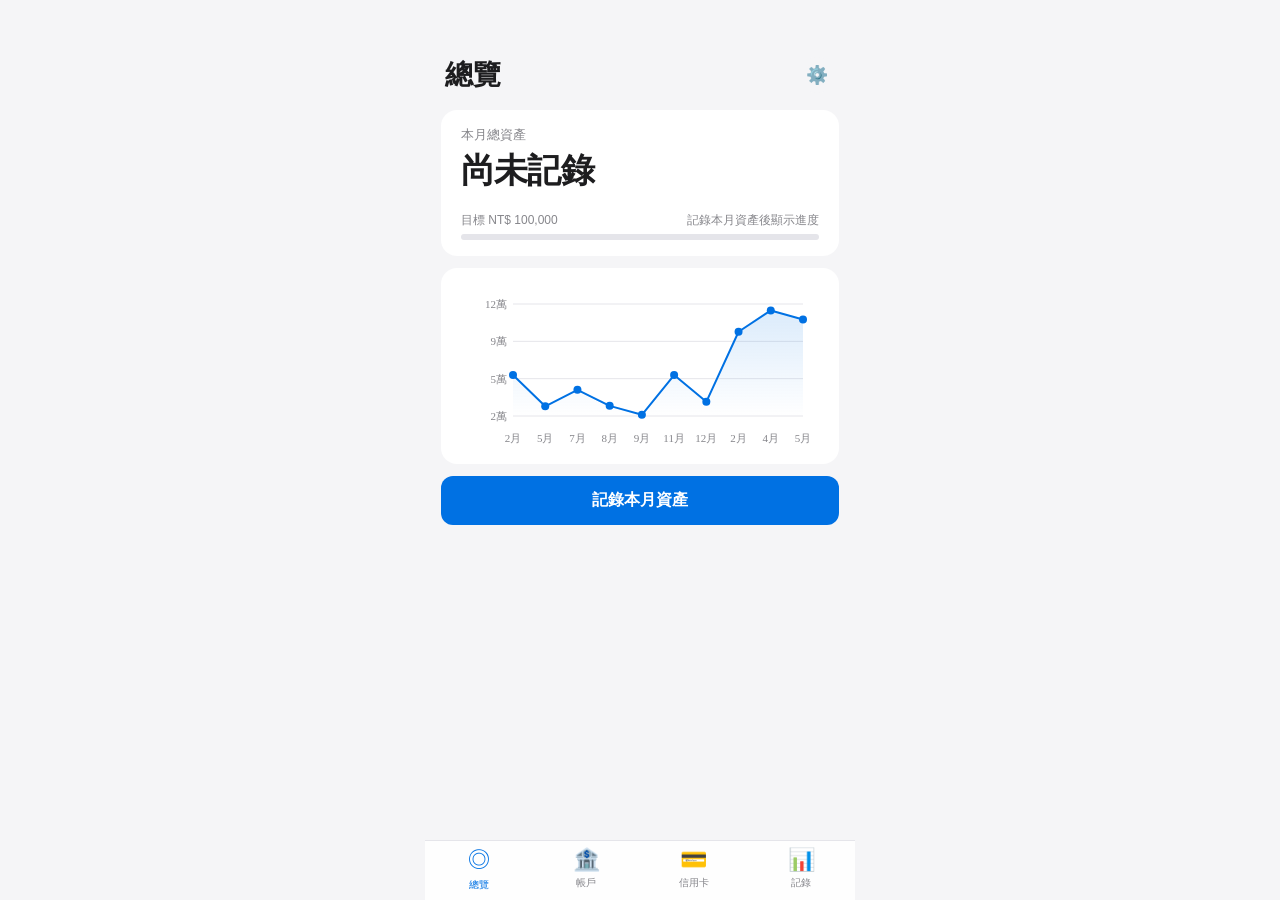
==== index.html @ 5e336629 "Add files via upload" ====
<!DOCTYPE html>
<html lang="zh-TW">
<head>
  <meta charset="UTF-8">
  <meta name="viewport" content="width=device-width, initial-scale=1, viewport-fit=cover">
  <meta name="apple-mobile-web-app-capable" content="yes">
  <meta name="apple-mobile-web-app-status-bar-style" content="default">
  <meta name="apple-mobile-web-app-title" content="資產管理">
  <title>資產管理</title>
  <link rel="manifest" href="manifest.json">
  <link rel="stylesheet" href="styles.css">
</head>
<body>
<div id="app">

  <!-- ══ Page: Home ══ -->
  <div id="page-home" class="page">
    <div class="topbar">
      <h1>總覽</h1>
      <button id="settings-btn" style="background:var(--bg);color:var(--text);font-size:18px;">⚙️</button>
    </div>

    <div id="home-reminders"></div>

    <div class="card">
      <div class="card-label">本月總資產</div>
      <div class="card-value large" id="home-total">—</div>
      <div class="chip-row" id="home-chips"></div>
      <div id="home-goal"></div>
    </div>

    <div class="card" style="padding:12px 20px">
      <div class="chart-wrap">
        <canvas id="home-chart"></canvas>
      </div>
    </div>

    <div style="padding: 0 16px">
      <button class="btn btn-primary" id="home-record-btn">記錄本月資產</button>
    </div>
  </div>

  <!-- ══ Page: Accounts ══ -->
  <div id="page-accounts" class="page">
    <div class="topbar">
      <h1>帳戶</h1>
      <button id="account-add-btn">+</button>
    </div>
    <div class="card">
      <div class="card-label">帳戶總額（最新記錄）</div>
      <div class="card-value" id="accounts-total">—</div>
    </div>
    <div id="accounts-list"></div>
  </div>

  <!-- ══ Page: Cards ══ -->
  <div id="page-cards" class="page">
    <div class="topbar">
      <h1>信用卡</h1>
      <button id="card-add-btn">+</button>
    </div>
    <div id="cards-list"></div>
  </div>

  <!-- ══ Page: History ══ -->
  <div id="page-history" class="page">
    <div class="topbar">
      <h1>歷史記錄</h1>
    </div>
    <div id="history-list"></div>
  </div>

  <!-- ══ Bottom Nav ══ -->
  <nav id="bottom-nav">
    <button class="nav-item active" data-page="page-home">
      <span class="nav-icon">◎</span>
      總覽
    </button>
    <button class="nav-item" data-page="page-accounts">
      <span class="nav-icon">🏦</span>
      帳戶
    </button>
    <button class="nav-item" data-page="page-cards">
      <span class="nav-icon">💳</span>
      信用卡
    </button>
    <button class="nav-item" data-page="page-history">
      <span class="nav-icon">📊</span>
      記錄
    </button>
  </nav>

  <!-- ══ Sheet: Record ══ -->
  <div id="sheet-record" class="sheet-overlay">
    <div class="sheet">
      <div class="sheet-handle"></div>
      <h2 id="record-title">記錄本月資產</h2>
      <div id="record-inputs"></div>
      <div class="form-group">
        <label class="form-label">備註（選填）</label>
        <textarea id="record-note" class="form-input" rows="2"
          placeholder="例：這個月買了電腦所以比較少"
          style="resize:none;line-height:1.5"></textarea>
      </div>
      <button class="btn btn-primary" id="record-save-btn">儲存</button>
      <button class="btn btn-cancel" id="record-cancel-btn">取消</button>
    </div>
  </div>

  <!-- ══ Sheet: Account ══ -->
  <div id="sheet-account" class="sheet-overlay">
    <div class="sheet">
      <div class="sheet-handle"></div>
      <h2 id="account-sheet-title">新增帳戶</h2>
      <div class="form-group">
        <label class="form-label">帳戶名稱</label>
        <input id="account-name-input" class="form-input" type="text" placeholder="例：台灣銀行">
      </div>
      <div class="form-group">
        <label class="form-label">帳戶類型</label>
        <select id="account-type-select" class="form-select">
          <option value="checking">薪轉帳戶</option>
          <option value="savings">存款帳戶</option>
          <option value="investment">證券帳戶</option>
          <option value="cash">現金</option>
          <option value="other">其他</option>
        </select>
      </div>
      <button class="btn btn-primary" id="account-save-btn">儲存</button>
      <button class="btn btn-danger" id="account-delete-btn" style="display:none;margin-bottom:10px">刪除帳戶</button>
      <button class="btn btn-cancel" id="account-cancel-btn">取消</button>
    </div>
  </div>

  <!-- ══ Sheet: Card ══ -->
  <div id="sheet-card" class="sheet-overlay">
    <div class="sheet">
      <div class="sheet-handle"></div>
      <h2 id="card-sheet-title">新增信用卡</h2>
      <div class="form-group">
        <label class="form-label">信用卡名稱</label>
        <input id="card-name-input" class="form-input" type="text" placeholder="例：國泰世華 Cube">
      </div>
      <div class="form-group">
        <label class="form-label">帳單結算日（每月幾號）</label>
        <input id="card-billing-input" class="form-input" type="number" inputmode="numeric" placeholder="例：15" min="1" max="31">
      </div>
      <div class="form-group">
        <label class="form-label">繳費截止日（每月幾號）</label>
        <input id="card-due-input" class="form-input" type="number" inputmode="numeric" placeholder="例：4" min="1" max="31">
      </div>
      <button class="btn btn-primary" id="card-save-btn">儲存</button>
      <button class="btn btn-danger" id="card-delete-btn" style="display:none;margin-bottom:10px">刪除信用卡</button>
      <button class="btn btn-cancel" id="card-cancel-btn">取消</button>
    </div>
  </div>

  <!-- ══ Sheet: Settings ══ -->
  <div id="sheet-settings" class="sheet-overlay">
    <div class="sheet">
      <div class="sheet-handle"></div>
      <h2>設定</h2>
      <div id="sync-status" style="text-align:center;font-size:13px;color:#30d158;min-height:18px;margin-bottom:4px"></div>

      <div class="section-title" style="padding:0 0 8px">☁️ 雲端自動備份</div>
      <div class="form-group">
        <label class="form-label">Firebase 資料庫網址</label>
        <input id="firebase-url-input" class="form-input" type="url"
          placeholder="https://xxx-rtdb.firebaseio.com">
      </div>
      <div class="form-group">
        <label class="form-label">備份 PIN（記住這組，換手機時用）</label>
        <input id="sync-pin-input" class="form-input" type="text"
          placeholder="設定 4 位以上的密碼">
      </div>
      <button class="btn btn-primary" id="cloud-save-btn" style="margin-bottom:16px">儲存雲端設定</button>

      <div class="section-title" style="padding:8px 0">⚙️ 其他設定</div>
      <div class="form-group">
        <label class="form-label">資產目標（NT$）</label>
        <input id="goal-input" class="form-input" type="number" inputmode="numeric">
      </div>
      <button class="btn btn-primary" id="goal-save-btn" style="margin-bottom:16px">儲存目標</button>
      <button class="btn btn-cancel" id="export-btn" style="margin-bottom:10px">📤 手動匯出備份</button>
      <label class="btn btn-cancel" style="display:block;text-align:center;cursor:pointer;margin-bottom:0" id="import-label">
        📥 匯入備份
        <input type="file" id="import-input" accept=".json" style="display:none">
      </label>
    </div>
  </div>

  <!-- ══ Sheet: History Detail ══ -->
  <div id="sheet-history-detail" class="sheet-overlay">
    <div class="sheet">
      <div class="sheet-handle"></div>
      <h2 id="history-detail-title"></h2>
      <div id="history-detail-body"></div>
      <button class="btn btn-cancel" id="history-detail-close" style="margin-top:16px">關閉</button>
    </div>
  </div>

</div>
<script src="app.js"></script>
</body>
</html>
---- styles.css ----
* {
  margin: 0;
  padding: 0;
  box-sizing: border-box;
  -webkit-tap-highlight-color: transparent;
}

:root {
  --bg: #f5f5f7;
  --card: #ffffff;
  --text: #1d1d1f;
  --muted: #86868b;
  --accent: #0071e3;
  --danger: #ff3b30;
  --border: #e5e5ea;
  --nav-h: 60px;
  --safe-bottom: env(safe-area-inset-bottom, 0px);
}

body {
  font-family: -apple-system, BlinkMacSystemFont, 'Helvetica Neue', sans-serif;
  background: var(--bg);
  color: var(--text);
  min-height: 100dvh;
  overflow-x: hidden;
}

/* ── Layout ── */
#app {
  max-width: 430px;
  margin: 0 auto;
  min-height: 100dvh;
  position: relative;
}

.page {
  display: none;
  padding: 0 0 calc(var(--nav-h) + var(--safe-bottom) + 16px);
  min-height: 100dvh;
}
.page.active { display: block; }

/* ── Top bar ── */
.topbar {
  display: flex;
  align-items: center;
  justify-content: space-between;
  padding: 56px 20px 16px;
}
.topbar h1 {
  font-size: 28px;
  font-weight: 700;
  letter-spacing: -0.5px;
}
.topbar button {
  width: 36px;
  height: 36px;
  border-radius: 50%;
  border: none;
  background: var(--accent);
  color: #fff;
  font-size: 22px;
  cursor: pointer;
  display: flex;
  align-items: center;
  justify-content: center;
}

/* ── Cards ── */
.card {
  background: var(--card);
  border-radius: 16px;
  padding: 16px 20px;
  margin: 0 16px 12px;
}
.card-row {
  display: flex;
  align-items: center;
  justify-content: space-between;
}
.card-label {
  font-size: 13px;
  color: var(--muted);
  margin-bottom: 4px;
}
.card-value {
  font-size: 22px;
  font-weight: 600;
  letter-spacing: -0.3px;
}
.card-value.large {
  font-size: 34px;
  font-weight: 700;
  letter-spacing: -0.8px;
}

/* ── List items ── */
.list-item {
  display: flex;
  align-items: center;
  justify-content: space-between;
  padding: 14px 20px;
  background: var(--card);
  border-bottom: 1px solid var(--border);
  cursor: pointer;
  transition: opacity 0.15s;
}
.list-item:active { opacity: 0.6; }
.list-item:first-child { border-radius: 16px 16px 0 0; }
.list-item:last-child {
  border-radius: 0 0 16px 16px;
  border-bottom: none;
}
.list-item:only-child { border-radius: 16px; border-bottom: none; }
.list-wrapper { margin: 0 16px 12px; }

.item-left { display: flex; flex-direction: column; gap: 2px; }
.item-name { font-size: 16px; font-weight: 500; }
.item-sub { font-size: 13px; color: var(--muted); }
.item-right { display: flex; align-items: center; gap: 12px; }
.item-amount { font-size: 16px; font-weight: 600; }
.item-chevron { color: var(--muted); font-size: 14px; }

/* ── Section title ── */
.section-title {
  font-size: 13px;
  font-weight: 600;
  color: var(--muted);
  text-transform: uppercase;
  letter-spacing: 0.5px;
  padding: 16px 20px 8px;
}

/* ── Empty state ── */
.empty {
  text-align: center;
  padding: 48px 20px;
  color: var(--muted);
}
.empty-icon { font-size: 40px; margin-bottom: 12px; }
.empty p { font-size: 15px; line-height: 1.5; }

/* ── Bottom nav ── */
#bottom-nav {
  position: fixed;
  bottom: 0;
  left: 50%;
  transform: translateX(-50%);
  width: 100%;
  max-width: 430px;
  height: calc(var(--nav-h) + var(--safe-bottom));
  background: rgba(255,255,255,0.85);
  backdrop-filter: blur(20px);
  -webkit-backdrop-filter: blur(20px);
  border-top: 1px solid var(--border);
  display: flex;
  padding-bottom: var(--safe-bottom);
  z-index: 100;
}
.nav-item {
  flex: 1;
  display: flex;
  flex-direction: column;
  align-items: center;
  justify-content: center;
  gap: 3px;
  border: none;
  background: none;
  cursor: pointer;
  color: var(--muted);
  font-size: 10px;
  font-weight: 500;
  transition: color 0.15s;
  padding-bottom: 4px;
}
.nav-item.active { color: var(--accent); }
.nav-icon { font-size: 22px; }

/* ── Modal / Sheet ── */
.sheet-overlay {
  display: none;
  position: fixed;
  inset: 0;
  background: rgba(0,0,0,0.4);
  z-index: 200;
  align-items: flex-end;
  justify-content: center;
}
.sheet-overlay.open { display: flex; }

.sheet {
  background: var(--card);
  border-radius: 20px 20px 0 0;
  padding: 20px 20px calc(20px + var(--safe-bottom));
  width: 100%;
  max-width: 430px;
  max-height: 90dvh;
  overflow-y: auto;
}
.sheet-handle {
  width: 36px;
  height: 4px;
  background: var(--border);
  border-radius: 2px;
  margin: 0 auto 20px;
}
.sheet h2 {
  font-size: 20px;
  font-weight: 700;
  margin-bottom: 20px;
}

/* ── Form ── */
.form-group {
  margin-bottom: 16px;
}
.form-label {
  font-size: 13px;
  color: var(--muted);
  margin-bottom: 6px;
  display: block;
}
.form-input {
  width: 100%;
  padding: 12px 14px;
  border: 1.5px solid var(--border);
  border-radius: 10px;
  font-size: 16px;
  font-family: inherit;
  background: var(--bg);
  color: var(--text);
  outline: none;
  transition: border-color 0.15s;
}
.form-input:focus { border-color: var(--accent); }
.form-select {
  width: 100%;
  padding: 12px 14px;
  border: 1.5px solid var(--border);
  border-radius: 10px;
  font-size: 16px;
  font-family: inherit;
  background: var(--bg);
  color: var(--text);
  outline: none;
  appearance: none;
  -webkit-appearance: none;
}
.form-select:focus { border-color: var(--accent); }

.btn {
  width: 100%;
  padding: 14px;
  border-radius: 12px;
  border: none;
  font-size: 16px;
  font-weight: 600;
  cursor: pointer;
  transition: opacity 0.15s;
}
.btn:active { opacity: 0.8; }
.btn-primary { background: var(--accent); color: #fff; margin-bottom: 10px; }
.btn-danger { background: #fff2f0; color: var(--danger); }
.btn-cancel { background: var(--bg); color: var(--text); }

/* ── Chart ── */
.chart-wrap {
  padding: 8px 0 4px;
  overflow-x: auto;
  scrollbar-width: none;
}
.chart-wrap::-webkit-scrollbar { display: none; }
canvas { display: block; }

/* ── Summary chips ── */
.chip-row {
  display: flex;
  gap: 8px;
  flex-wrap: wrap;
  margin-top: 8px;
}
.chip {
  background: var(--bg);
  border-radius: 20px;
  padding: 4px 12px;
  font-size: 13px;
  color: var(--muted);
}
.chip span { color: var(--text); font-weight: 600; }

/* ── Drag handle ── */
.drag-handle {
  color: var(--muted);
  font-size: 20px;
  padding: 4px 8px 4px 0;
  cursor: grab;
  touch-action: none;
  user-select: none;
}
.list-item.is-dragging {
  opacity: 0.4;
  background: var(--bg);
}

/* ── Progress bar ── */
.progress-wrap { margin-top: 10px; }
.progress-meta {
  display: flex;
  justify-content: space-between;
  font-size: 12px;
  color: var(--muted);
  margin-bottom: 5px;
}
.progress-bg {
  height: 6px;
  background: var(--border);
  border-radius: 3px;
  overflow: hidden;
}
.progress-fill {
  height: 100%;
  background: var(--accent);
  border-radius: 3px;
  transition: width 0.6s ease;
  max-width: 100%;
}
.progress-fill.done { background: #30d158; }

/* ── Credit card badge ── */
.badge {
  display: inline-flex;
  align-items: center;
  gap: 4px;
  font-size: 12px;
  padding: 3px 8px;
  border-radius: 6px;
  font-weight: 500;
}
.badge-blue { background: #e8f0fe; color: #0071e3; }
.badge-orange { background: #fff3e0; color: #e65100; }
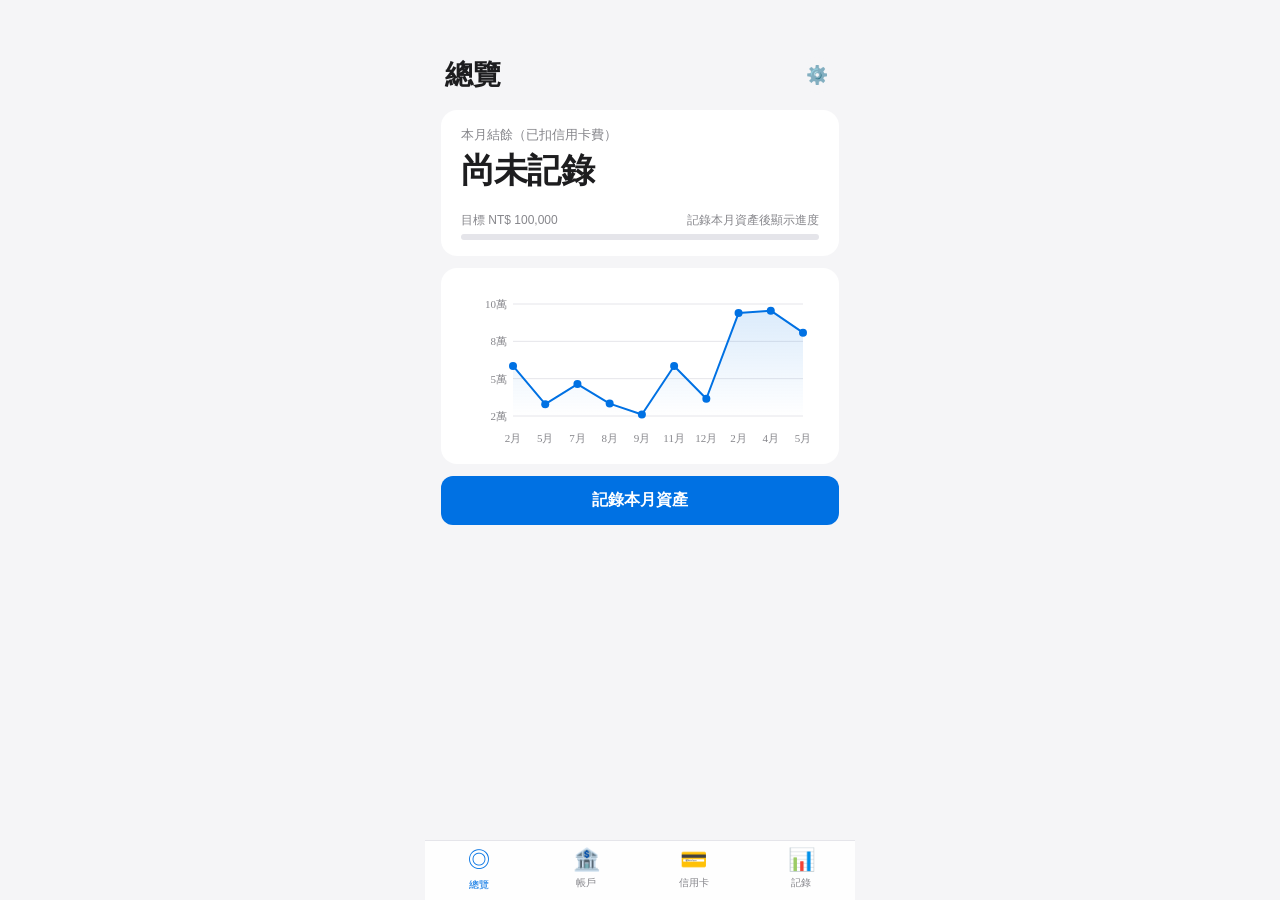
==== commit d97487fa: "Add files via upload" ====
--- a/index.html
+++ b/index.html
@@ -23,7 +23,7 @@
     <div id="home-reminders"></div>
 
     <div class="card">
-      <div class="card-label">本月總資產</div>
+      <div class="card-label">本月結餘（已扣信用卡費）</div>
       <div class="card-value large" id="home-total">—</div>
       <div class="chip-row" id="home-chips"></div>
       <div id="home-goal"></div>
@@ -122,6 +122,7 @@
           <option value="checking">薪轉帳戶</option>
           <option value="savings">存款帳戶</option>
           <option value="investment">證券帳戶</option>
+          <option value="stock">股票</option>
           <option value="cash">現金</option>
           <option value="other">其他</option>
         </select>
@@ -173,7 +174,8 @@
         <input id="sync-pin-input" class="form-input" type="text"
           placeholder="設定 4 位以上的密碼">
       </div>
-      <button class="btn btn-primary" id="cloud-save-btn" style="margin-bottom:16px">儲存雲端設定</button>
+      <button class="btn btn-primary" id="cloud-save-btn" style="margin-bottom:8px">儲存雲端設定</button>
+      <button class="btn btn-secondary" id="cloud-load-btn" style="margin-bottom:16px">☁️ 從雲端還原資料</button>
 
       <div class="section-title" style="padding:8px 0">⚙️ 其他設定</div>
       <div class="form-group">
